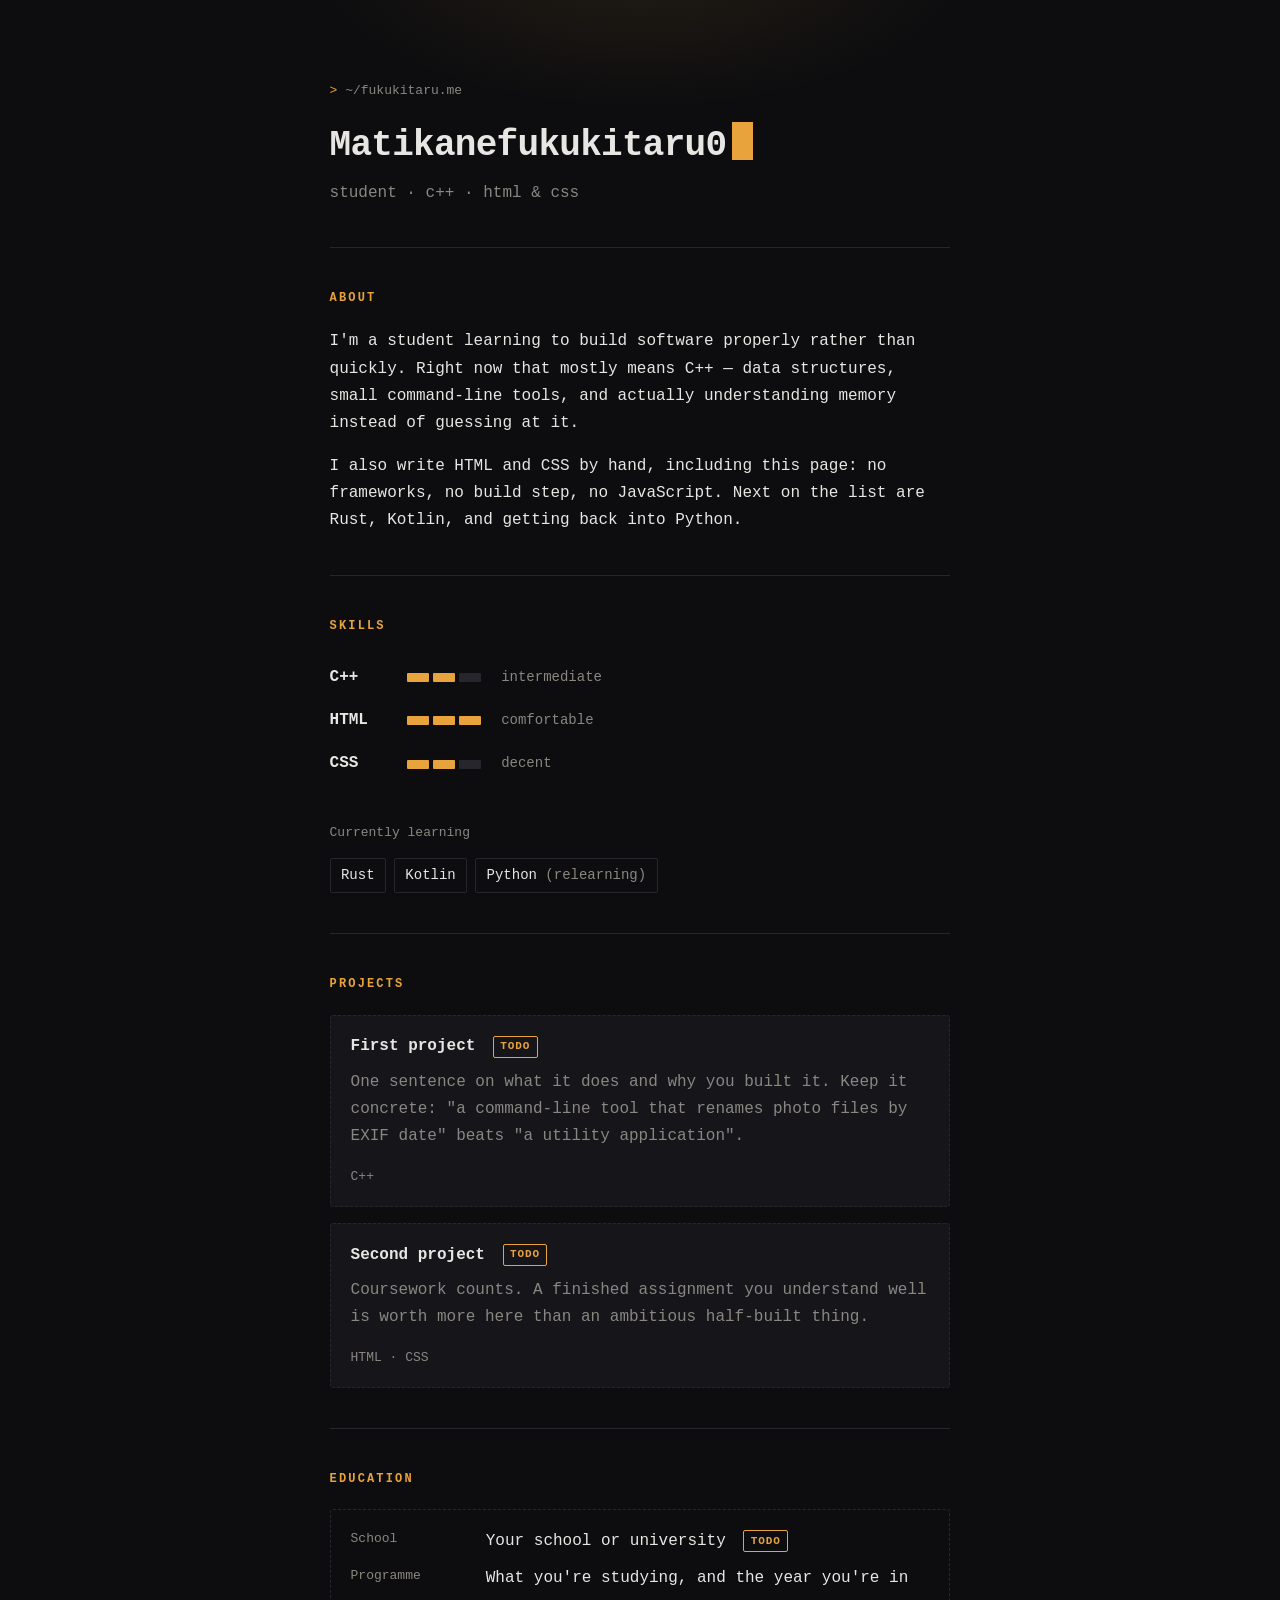
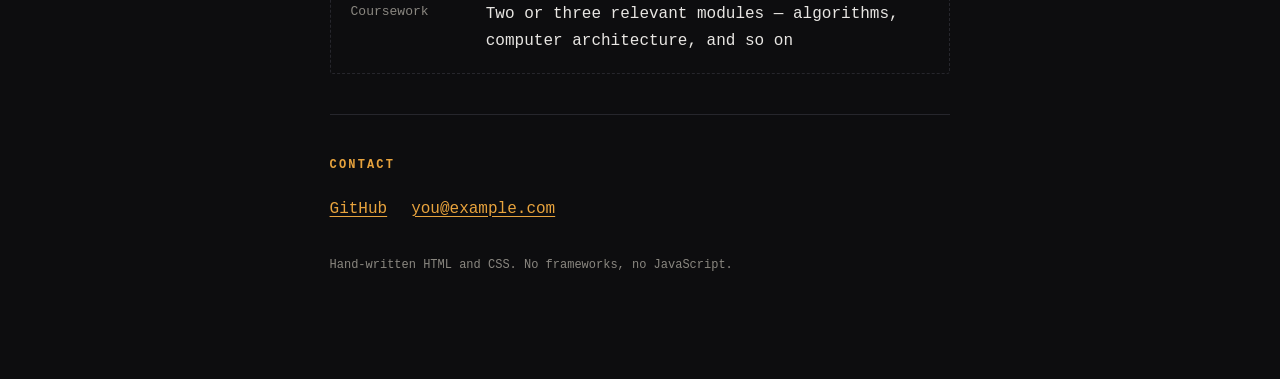
==== index.html @ cc66ed01 "Add portfolio site: dark terminal aesthetic, no build step Builds out the empty Pages repo into a si" ====
<!doctype html>
<html lang="en">
<head>
<meta charset="utf-8">
<meta name="viewport" content="width=device-width, initial-scale=1">
<title>Matikanefukukitaru0 — student developer</title>
<meta name="description" content="Personal site of Matikanefukukitaru0: a student learning C++, writing HTML and CSS by hand, and picking up Rust, Kotlin and Python.">
<meta name="color-scheme" content="dark">

<!-- Link previews (Discord, Slack, Twitter, etc.) -->
<meta property="og:type" content="website">
<meta property="og:title" content="Matikanefukukitaru0 — student developer">
<meta property="og:description" content="Student. C++, HTML and CSS. Learning Rust, Kotlin and Python.">
<meta property="og:url" content="https://fukukitaru.me/">
<meta name="twitter:card" content="summary">

<link rel="icon" href="/favicon.svg" type="image/svg+xml">
<link rel="stylesheet" href="/style.css">
</head>
<body>

<a class="skip" href="#main">Skip to content</a>

<div class="wrap">

  <header class="hero">
    <p class="prompt" aria-hidden="true">~/fukukitaru.me</p>
    <h1>Matikanefukukitaru0<span class="caret" aria-hidden="true"></span></h1>
    <p class="tagline">student &middot; c++ &middot; html &amp; css</p>
  </header>

  <main id="main">

    <section class="section" aria-labelledby="about-h">
      <h2 class="label" id="about-h">About</h2>
      <p>
        I'm a student learning to build software properly rather than quickly.
        Right now that mostly means C++ &mdash; data structures, small
        command-line tools, and actually understanding memory instead of
        guessing at it.
      </p>
      <p>
        I also write HTML and CSS by hand, including this page: no frameworks,
        no build step, no JavaScript. Next on the list are Rust, Kotlin, and
        getting back into Python.
      </p>
    </section>

    <section class="section" aria-labelledby="skills-h">
      <h2 class="label" id="skills-h">Skills</h2>

      <!--
        The meter is decorative; the word on the right is the real statement.
        To change a level, add or remove class="on" from the <i> segments.
        1 of 3 = learning, 2 of 3 = working knowledge, 3 of 3 = comfortable.
      -->
      <ul class="skills">
        <li class="skill">
          <span class="skill-name">C++</span>
          <span class="meter" aria-hidden="true"><i class="on"></i><i class="on"></i><i></i></span>
          <span class="skill-note">intermediate</span>
        </li>
        <li class="skill">
          <span class="skill-name">HTML</span>
          <span class="meter" aria-hidden="true"><i class="on"></i><i class="on"></i><i class="on"></i></span>
          <span class="skill-note">comfortable</span>
        </li>
        <li class="skill">
          <span class="skill-name">CSS</span>
          <span class="meter" aria-hidden="true"><i class="on"></i><i class="on"></i><i></i></span>
          <span class="skill-note">decent</span>
        </li>
      </ul>

      <h3 class="sub">Currently learning</h3>
      <ul class="chips">
        <li>Rust</li>
        <li>Kotlin</li>
        <li>Python <span class="chip-note">(relearning)</span></li>
      </ul>
    </section>

    <section class="section" aria-labelledby="projects-h">
      <h2 class="label" id="projects-h">Projects</h2>

      <!--
        ======================= READ ME =======================
        Replace both cards below with real projects, or delete
        this whole <section> until you have something to show.
        Two cards that say TODO are better than fake projects,
        but worse than no section at all.

        Template for a new card:

        <article class="card">
          <h3 class="card-title">
            <a href="https://github.com/Matikanefukukitaru0/REPO">Project name</a>
          </h3>
          <p>One sentence: what it does and why you built it.</p>
          <p class="stack">C++ &middot; CMake</p>
        </article>
        =======================================================
      -->

      <article class="card todo">
        <h3 class="card-title">First project <span class="badge">TODO</span></h3>
        <p>
          One sentence on what it does and why you built it. Keep it concrete:
          "a command-line tool that renames photo files by EXIF date" beats
          "a utility application".
        </p>
        <p class="stack">C++</p>
      </article>

      <article class="card todo">
        <h3 class="card-title">Second project <span class="badge">TODO</span></h3>
        <p>
          Coursework counts. A finished assignment you understand well is worth
          more here than an ambitious half-built thing.
        </p>
        <p class="stack">HTML &middot; CSS</p>
      </article>
    </section>

    <section class="section" aria-labelledby="edu-h">
      <h2 class="label" id="edu-h">Education</h2>
      <!-- Fill in school, programme and years. Drop the "todo" class once real. -->
      <dl class="facts todo">
        <dt>School</dt>
        <dd>Your school or university <span class="badge">TODO</span></dd>
        <dt>Programme</dt>
        <dd>What you're studying, and the year you're in</dd>
        <dt>Coursework</dt>
        <dd>Two or three relevant modules &mdash; algorithms, computer architecture, and so on</dd>
      </dl>
    </section>

  </main>

  <footer class="footer">
    <h2 class="label">Contact</h2>
    <ul class="links">
      <li><a href="https://github.com/Matikanefukukitaru0">GitHub</a></li>
      <!-- Swap in whichever address you want publicly visible. -->
      <li><a href="mailto:you@example.com">you@example.com</a></li>
    </ul>
    <p class="fineprint">Hand-written HTML and CSS. No frameworks, no JavaScript.</p>
  </footer>

</div>

</body>
</html>
---- style.css ----
/* ---------------------------------------------------------------
   fukukitaru.me — one stylesheet, no dependencies.
   Every colour and size worth touching is a variable below.
   --------------------------------------------------------------- */

:root {
  --bg:      #0d0d0f;   /* page background      */
  --surface: #15151a;   /* cards                */
  --text:    #e8e6e3;   /* body text            */
  --muted:   #8a8780;   /* secondary text       */
  --line:    #26262c;   /* hairlines, empty meter segments */
  --accent:  #e8a33d;   /* amber — the only accent colour */

  /* System monospace: zero network requests, renders instantly.
     Want JetBrains Mono instead? Add its <link> in index.html and
     put "JetBrains Mono" at the front of this list. */
  --mono: ui-monospace, "SF Mono", SFMono-Regular, "JetBrains Mono",
          Menlo, Consolas, "Liberation Mono", monospace;

  --measure: 68ch;      /* comfortable reading width */
}

*, *::before, *::after { box-sizing: border-box; }

html { -webkit-text-size-adjust: 100%; }

body {
  margin: 0;
  background: var(--bg);
  color: var(--text);
  font: 400 16px/1.7 var(--mono);
  /* Faint glow behind the top of the page. Fixed so it never tiles. */
  background-image: radial-gradient(
    60ch 28ch at 50% -6ch,
    rgba(232, 163, 61, 0.10),
    transparent 70%
  );
  background-repeat: no-repeat;
}

.wrap {
  max-width: var(--measure);
  margin-inline: auto;
  padding: 0 1rem 4rem;
}

/* --- Skip link: hidden until keyboard-focused ------------------ */

.skip {
  position: absolute;
  left: -9999px;
}
.skip:focus {
  left: 1rem;
  top: 1rem;
  z-index: 10;
  padding: 0.5rem 0.75rem;
  background: var(--surface);
  border: 1px solid var(--accent);
  color: var(--text);
  text-decoration: none;
}

/* --- Header ---------------------------------------------------- */

.hero {
  padding: 5rem 0 2.5rem;
}

.prompt {
  margin: 0 0 1.25rem;
  color: var(--muted);
  font-size: 0.8125rem;
}
.prompt::before {
  content: "> ";
  color: var(--accent);
}

h1 {
  margin: 0;
  /* The handle is long — let it scale down on narrow screens
     instead of overflowing. */
  font-size: clamp(1.5rem, 7vw, 2.25rem);
  font-weight: 600;
  letter-spacing: -0.02em;
  line-height: 1.2;
  overflow-wrap: break-word;
}

.caret {
  display: inline-block;
  width: 0.6em;
  height: 1.05em;
  margin-left: 0.15em;
  background: var(--accent);
  vertical-align: -0.12em;
  animation: blink 1.2s step-end infinite;
}

@keyframes blink {
  50% { opacity: 0; }
}

.tagline {
  margin: 0.75rem 0 0;
  color: var(--muted);
}

/* --- Sections -------------------------------------------------- */

.section,
.footer {
  padding: 2.5rem 0;
  border-top: 1px solid var(--line);
}

.label {
  margin: 0 0 1.25rem;
  color: var(--accent);
  font-size: 0.75rem;
  font-weight: 600;
  letter-spacing: 0.18em;
  text-transform: uppercase;
}

.sub {
  margin: 2.25rem 0 0.9rem;
  color: var(--muted);
  font-size: 0.8125rem;
  font-weight: 400;
}

p { margin: 0 0 1rem; }
p:last-child { margin-bottom: 0; }

/* --- Links ----------------------------------------------------- */

a {
  color: var(--accent);
  text-decoration-thickness: 1px;
  text-underline-offset: 0.2em;
  transition: text-underline-offset 120ms ease;
}
a:hover { text-underline-offset: 0.35em; }

:focus-visible {
  outline: 2px solid var(--accent);
  outline-offset: 3px;
}

/* --- Skills ---------------------------------------------------- */

.skills {
  margin: 0;
  padding: 0;
  list-style: none;
}

.skill {
  display: grid;
  grid-template-columns: 6ch auto 1fr;
  gap: 0 1.25rem;
  align-items: center;
  padding: 0.5rem 0;
}

.skill-name { font-weight: 600; }

.skill-note {
  color: var(--muted);
  font-size: 0.875rem;
}

.meter {
  display: inline-flex;
  gap: 4px;
}
.meter i {
  width: 22px;
  height: 9px;
  background: var(--line);
  border-radius: 1px;
}
.meter i.on { background: var(--accent); }

/* --- Chips ----------------------------------------------------- */

.chips {
  display: flex;
  flex-wrap: wrap;
  gap: 0.5rem;
  margin: 0;
  padding: 0;
  list-style: none;
}
.chips li {
  padding: 0.3rem 0.65rem;
  border: 1px solid var(--line);
  border-radius: 2px;
  color: var(--text);
  font-size: 0.875rem;
}
.chip-note { color: var(--muted); }

/* --- Project cards --------------------------------------------- */

.card {
  padding: 1.1rem 1.25rem;
  margin-bottom: 1rem;
  background: var(--surface);
  border: 1px solid var(--line);
  border-radius: 3px;
  transition: border-color 120ms ease;
}
.card:last-child { margin-bottom: 0; }
.card:hover { border-color: #3a3a44; }

.card-title {
  margin: 0 0 0.5rem;
  font-size: 1rem;
  font-weight: 600;
}

.stack {
  margin: 0.75rem 0 0;
  color: var(--muted);
  font-size: 0.8125rem;
}

/* --- Education facts ------------------------------------------- */

.facts {
  display: grid;
  grid-template-columns: 12ch 1fr;
  gap: 0.6rem 1.25rem;
  margin: 0;
}
.facts dt {
  color: var(--muted);
  font-size: 0.8125rem;
}
.facts dd { margin: 0; }

/* The dashed placeholder box needs its own border and padding, otherwise
   the text sits directly on the dashes. */
.facts.todo {
  padding: 1.1rem 1.25rem;
  border: 1px dashed var(--line);
  border-radius: 3px;
}

/* --- Unfinished content ----------------------------------------
   Anything still carrying .todo is placeholder text. Remove the
   class (and the <span class="badge">) once it says something real. */

.todo {
  border-style: dashed;
  color: var(--muted);
}
.todo .card-title,
.todo dd { color: var(--text); }

.badge {
  display: inline-block;
  margin-left: 0.5rem;
  padding: 0.05rem 0.4rem;
  border: 1px solid var(--accent);
  border-radius: 2px;
  color: var(--accent);
  font-size: 0.6875rem;
  font-weight: 600;
  letter-spacing: 0.08em;
  vertical-align: 0.1em;
}

/* --- Footer ---------------------------------------------------- */

.links {
  display: flex;
  flex-wrap: wrap;
  gap: 0.5rem 1.5rem;
  margin: 0;
  padding: 0;
  list-style: none;
}

.fineprint {
  margin: 2rem 0 0;
  color: var(--muted);
  font-size: 0.75rem;
}

/* --- 404 ------------------------------------------------------- */

.notfound {
  padding: 6rem 0 2.5rem;
  border: 0;
}
.notfound h1 { font-size: clamp(2.5rem, 12vw, 4rem); }

/* --- Narrow screens -------------------------------------------- */

@media (max-width: 30rem) {
  .hero { padding-top: 3.5rem; }

  /* Stack the meter under the name so nothing gets squeezed. */
  .skill {
    grid-template-columns: 1fr auto;
    gap: 0.35rem 1rem;
  }
  .skill-name { grid-row: 1; grid-column: 1; }
  .skill-note { grid-row: 1; grid-column: 2; text-align: right; }
  .meter      { grid-row: 2; grid-column: 1 / -1; }

  .facts { grid-template-columns: 1fr; gap: 0.2rem; }
  .facts dd { margin-bottom: 0.8rem; }
  .facts dd:last-of-type { margin-bottom: 0; }
}

/* --- Respect reduced-motion ------------------------------------ */

@media (prefers-reduced-motion: reduce) {
  *, *::before, *::after {
    animation: none !important;
    transition: none !important;
  }
}
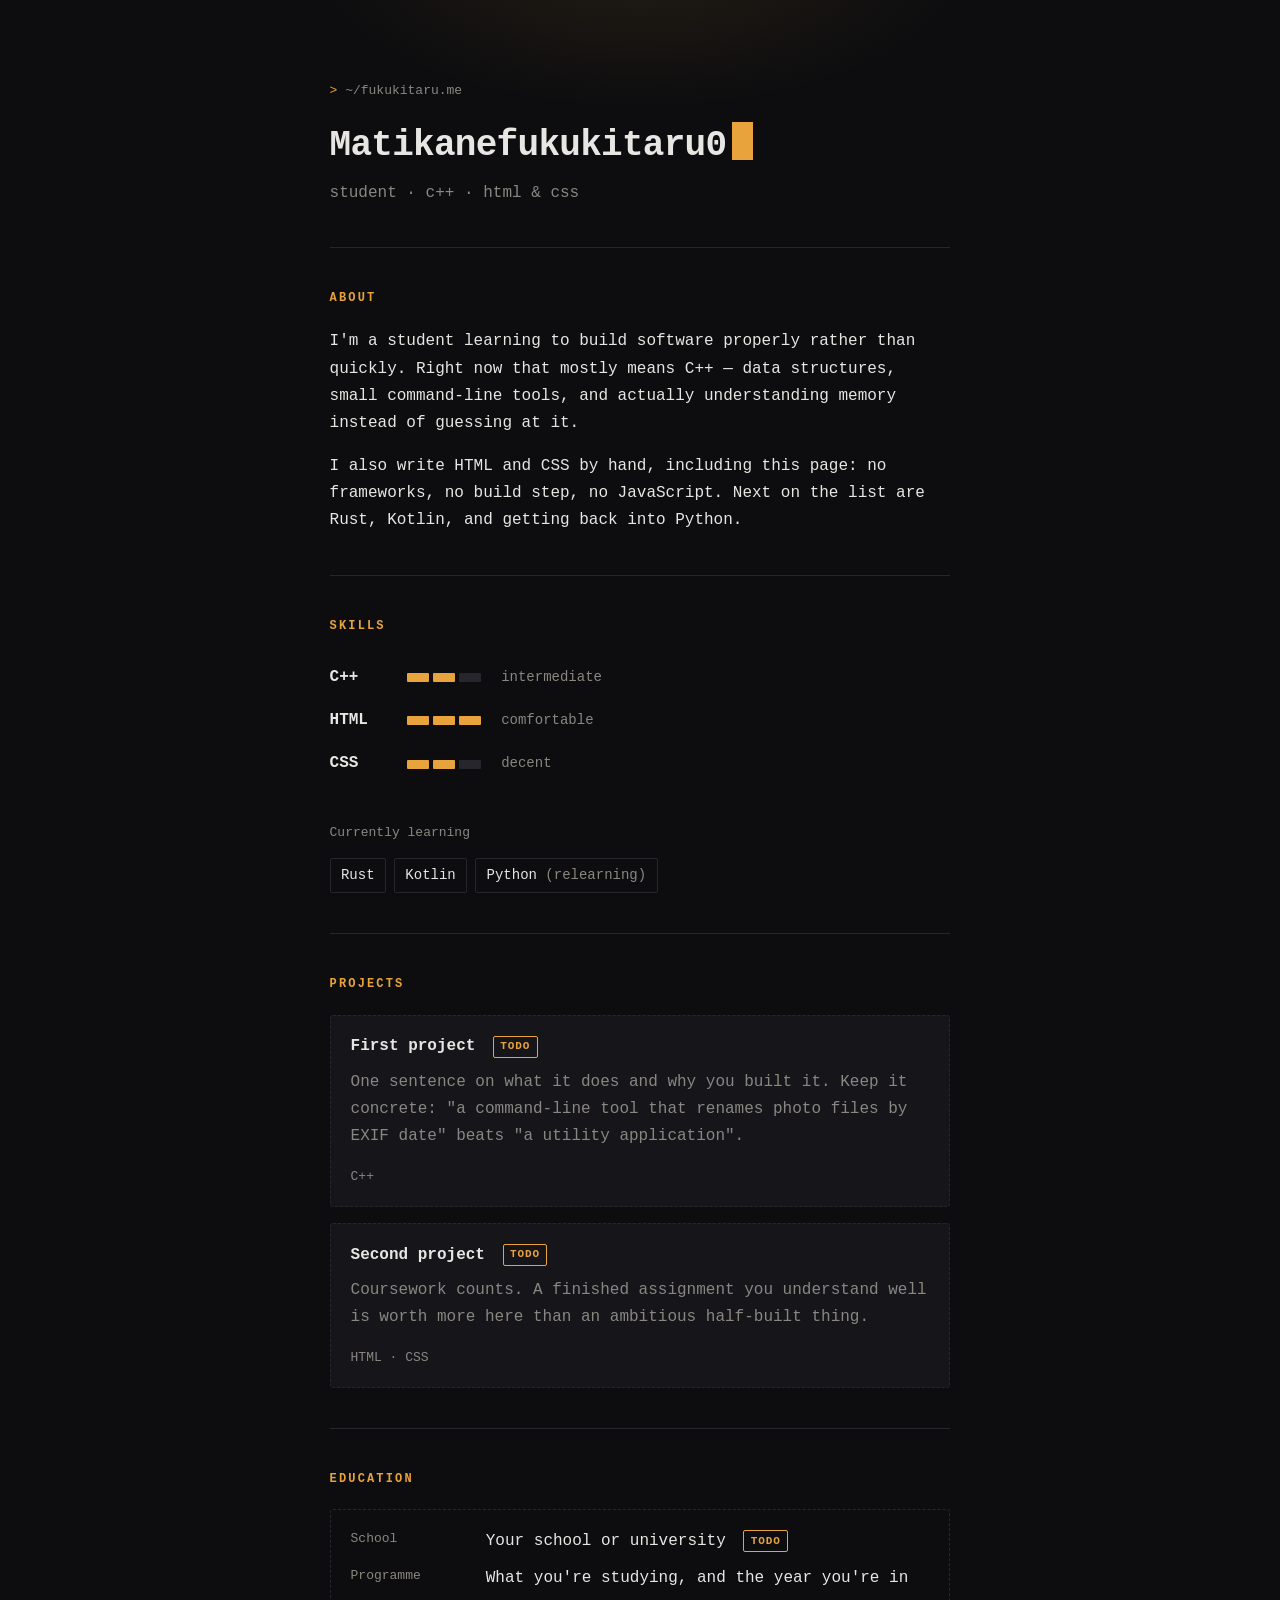
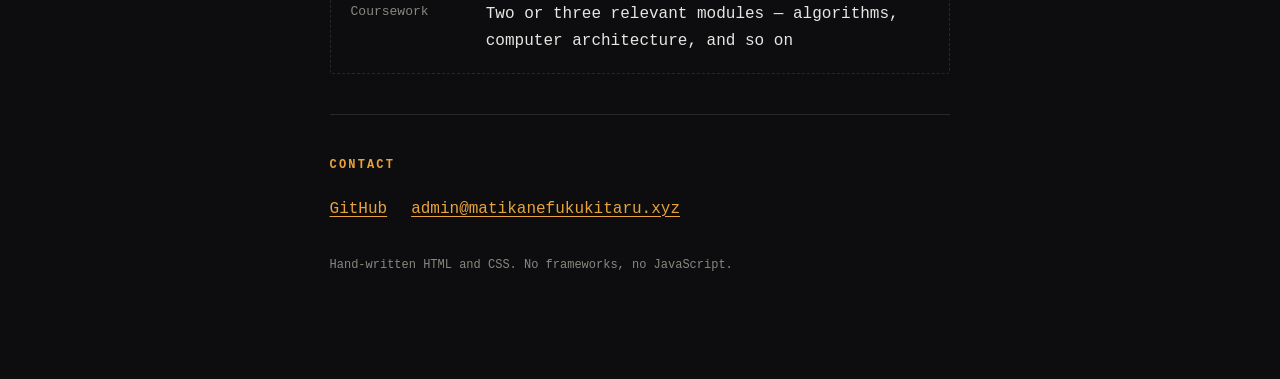
==== commit dd0a62ce: "Use real contact email in footer Replaces the you@example.com placeholder with the profile address a" ====
--- a/index.html
+++ b/index.html
@@ -141,8 +141,7 @@
     <h2 class="label">Contact</h2>
     <ul class="links">
       <li><a href="https://github.com/Matikanefukukitaru0">GitHub</a></li>
-      <!-- Swap in whichever address you want publicly visible. -->
-      <li><a href="mailto:you@example.com">you@example.com</a></li>
+      <li><a href="mailto:admin@matikanefukukitaru.xyz">admin@matikanefukukitaru.xyz</a></li>
     </ul>
     <p class="fineprint">Hand-written HTML and CSS. No frameworks, no JavaScript.</p>
   </footer>
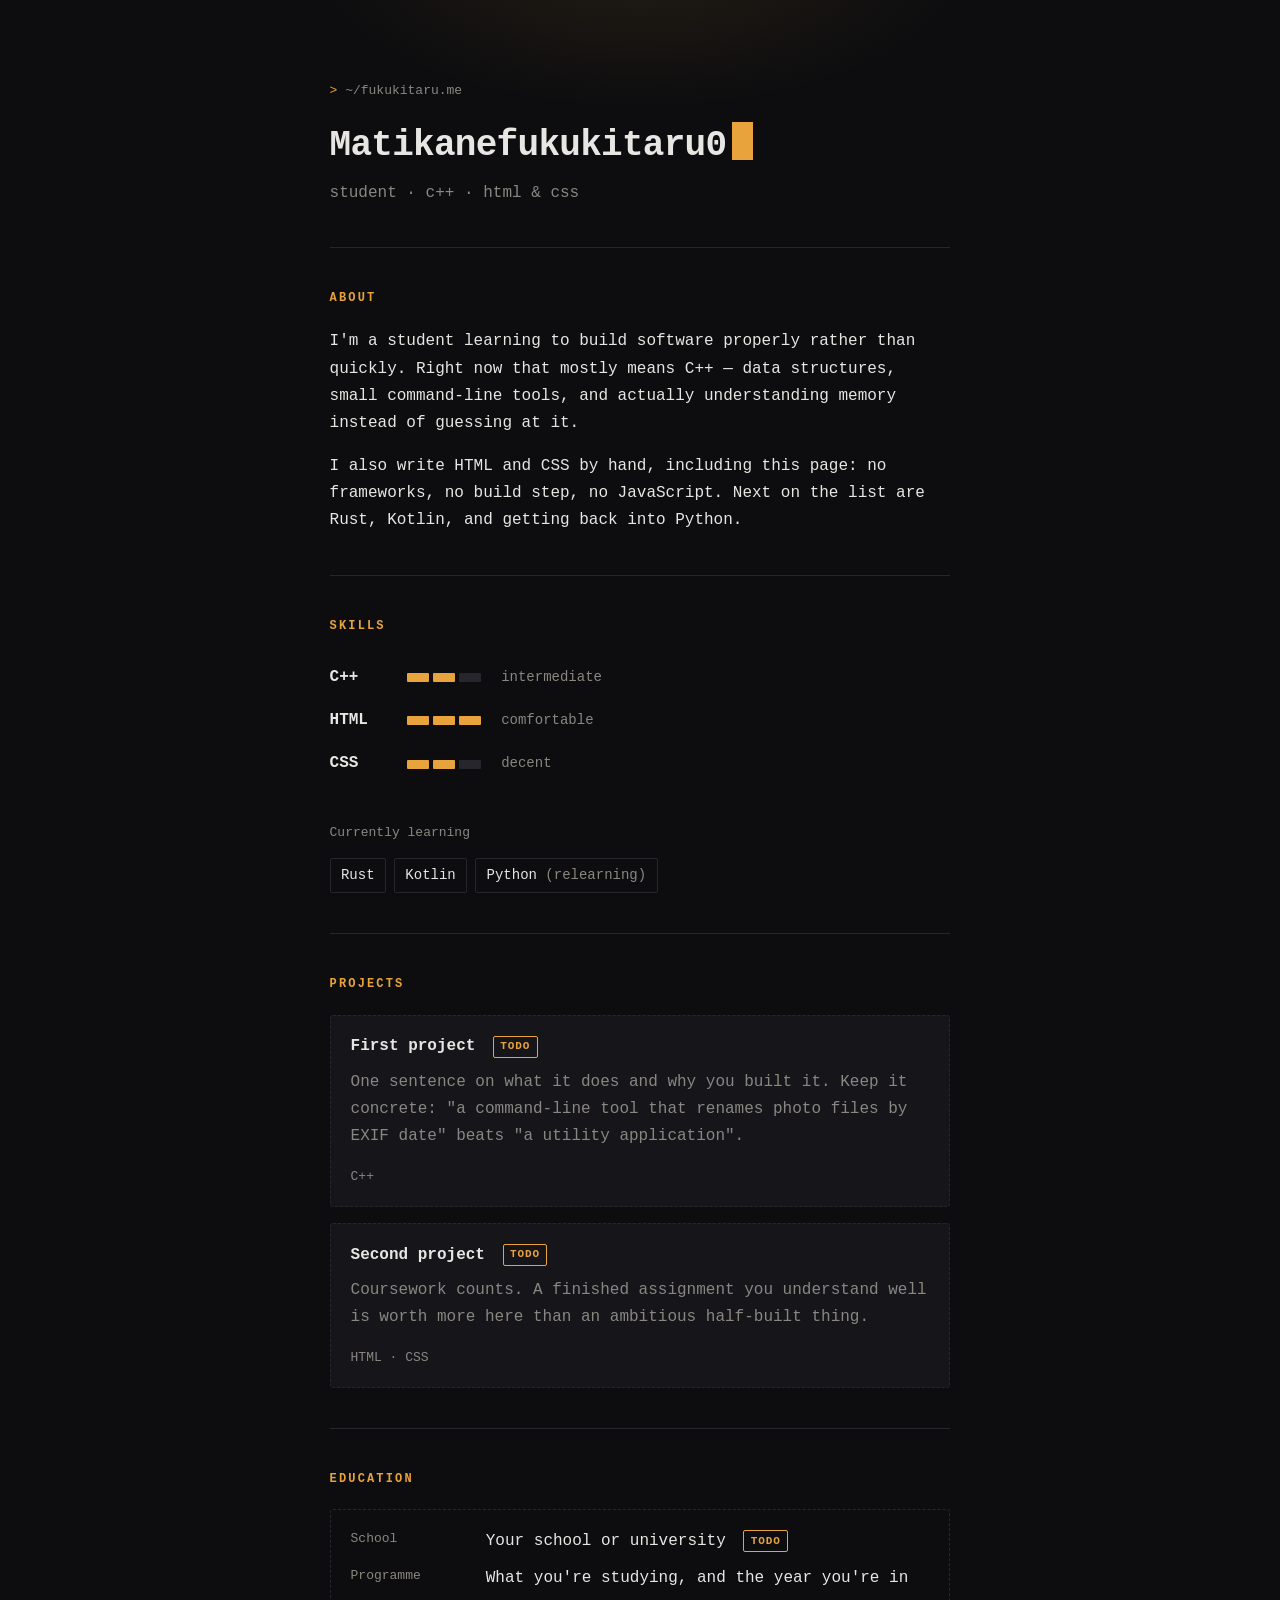
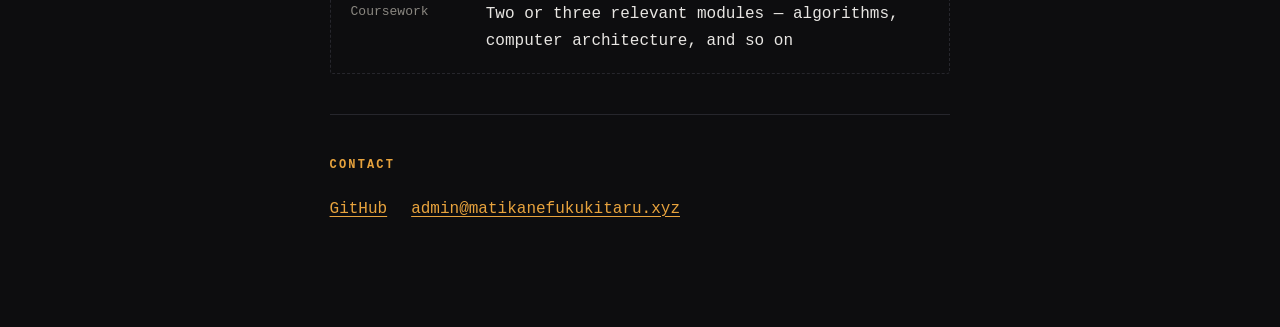
==== commit b146d534: "Removed the fine print about HTML and CSS only usage Removed the fine print due to reiteration the s" ====
--- a/index.html
+++ b/index.html
@@ -143,7 +143,6 @@
       <li><a href="https://github.com/Matikanefukukitaru0">GitHub</a></li>
       <li><a href="mailto:admin@matikanefukukitaru.xyz">admin@matikanefukukitaru.xyz</a></li>
     </ul>
-    <p class="fineprint">Hand-written HTML and CSS. No frameworks, no JavaScript.</p>
   </footer>
 
 </div>
